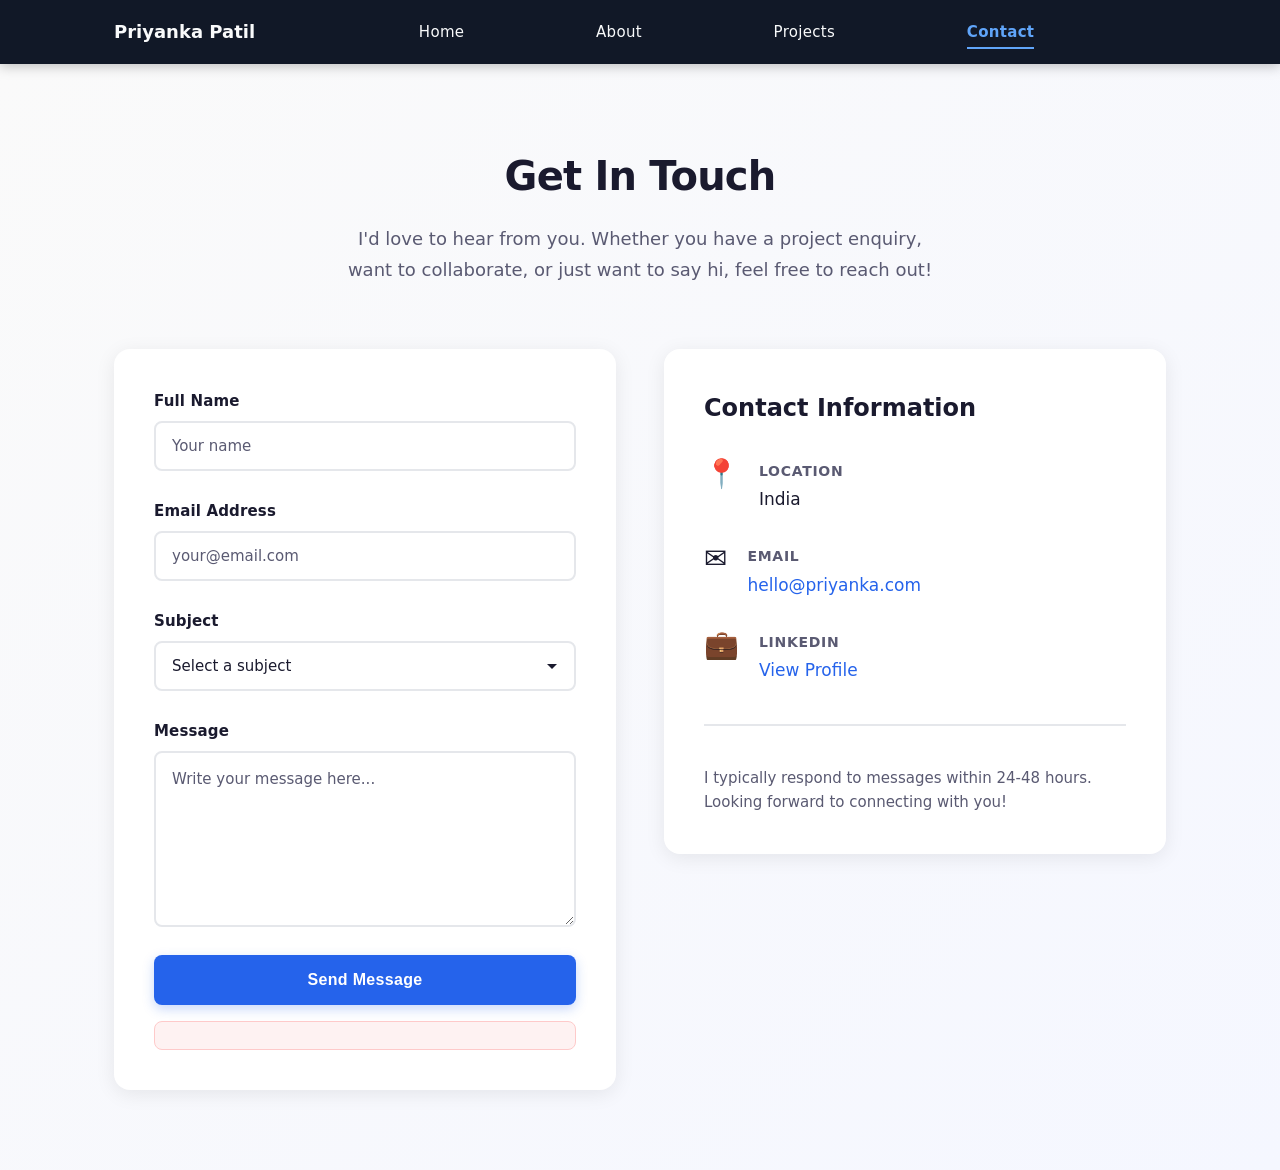
==== contact.html @ 4213265d "Initial commit: Jordan Rivera portfolio website" ====
<!DOCTYPE html>
<html lang="en">
<head>
  <meta charset="UTF-8">
  <meta name="viewport" content="width=device-width, initial-scale=1.0">
  <meta name="description" content="Contact Priyanka Patil — Get in touch for project enquiries, collaboration, or just to say hi.">
  <title>Contact | Priyanka Patil</title>
  <link rel="stylesheet" href="css/styles.css">
  <link rel="stylesheet" href="css/contact.css">
</head>
<body>
  <header class="site-header">
    <nav class="nav" aria-label="Main navigation">
      <a href="index.html" class="nav__logo">Priyanka Patil</a>
      <button class="nav__toggle" aria-label="Toggle menu" aria-expanded="false">
        <span></span>
        <span></span>
        <span></span>
      </button>
      <ul class="nav__links">
        <li><a href="index.html#home" class="nav__link">Home</a></li>
        <li><a href="index.html#about" class="nav__link">About</a></li>
        <li><a href="index.html#projects" class="nav__link">Projects</a></li>
        <li><a href="contact.html" class="nav__link active">Contact</a></li>
      </ul>
    </nav>
  </header>

  <main>
    <section class="contact-section">
      <div class="container">
        <div class="contact-header">
          <h1 class="contact-title">Get In Touch</h1>
          <p class="contact-subtitle">I'd love to hear from you. Whether you have a project enquiry, want to collaborate, or just want to say hi, feel free to reach out!</p>
        </div>

        <div class="contact-container">
          <!-- Contact Form -->
          <div class="contact-form-wrapper">
            <form class="contact-form" id="contactForm">
              <div class="form-group">
                <label for="fullName" class="form-label">Full Name</label>
                <input 
                  type="text" 
                  id="fullName" 
                  name="fullName" 
                  class="form-input" 
                  placeholder="Your name"
                  required
                  aria-label="Full Name"
                >
              </div>

              <div class="form-group">
                <label for="email" class="form-label">Email Address</label>
                <input 
                  type="email" 
                  id="email" 
                  name="email" 
                  class="form-input" 
                  placeholder="your@email.com"
                  required
                  aria-label="Email Address"
                >
              </div>

              <div class="form-group">
                <label for="subject" class="form-label">Subject</label>
                <select id="subject" name="subject" class="form-select" required aria-label="Subject">
                  <option value="">Select a subject</option>
                  <option value="project">Project Enquiry</option>
                  <option value="collaboration">Collaboration</option>
                  <option value="hello">Just Saying Hi</option>
                  <option value="other">Other</option>
                </select>
              </div>

              <div class="form-group">
                <label for="message" class="form-label">Message</label>
                <textarea 
                  id="message" 
                  name="message" 
                  class="form-textarea" 
                  placeholder="Write your message here..."
                  rows="6"
                  required
                  aria-label="Message"
                ></textarea>
              </div>

              <button type="submit" class="btn btn--submit" id="submitButton">
                <span class="btn__text">Send Message</span>
                <span class="spinner spinner--hidden" id="formSpinner" aria-hidden="true"></span>
              </button>

              <!-- Error Message -->
              <div class="error-message" id="errorMessage" role="alert" aria-live="assertive" hidden></div>

              <!-- Success Message -->
              <div class="success-message" id="successMessage">
                <div class="success-message__content">
                  <span class="success-message__icon">✓</span>
                  <p class="success-message__text">Thank you! Your message has been sent successfully. I'll get back to you soon.</p>
                </div>
              </div>
            </form>
          </div>

          <!-- Contact Information -->
          <aside class="contact-info">
            <div class="info-card">
              <h2 class="info-title">Contact Information</h2>

              <div class="info-item">
                <div class="info-item__icon">📍</div>
                <div class="info-item__content">
                  <h3 class="info-item__label">Location</h3>
                  <p class="info-item__text">India</p>
                </div>
              </div>

              <div class="info-item">
                <div class="info-item__icon">✉️</div>
                <div class="info-item__content">
                  <h3 class="info-item__label">Email</h3>
                  <a href="mailto:hello@priyanka.com" class="info-item__link">hello@priyanka.com</a>
                </div>
              </div>

              <div class="info-item">
                <div class="info-item__icon">💼</div>
                <div class="info-item__content">
                  <h3 class="info-item__label">LinkedIn</h3>
                  <a href="https://linkedin.com/in/priyanka-patil" target="_blank" rel="noopener noreferrer" class="info-item__link">View Profile</a>
                </div>
              </div>

              <div class="info-divider"></div>

              <p class="info-description">
                I typically respond to messages within 24-48 hours. Looking forward to connecting with you!
              </p>
            </div>
          </aside>
        </div>
      </div>
    </section>
  </main>

  <script type="module" src="js/contact.js"></script>
</body>
</html>
---- css/styles.css ----
/* ========================================
   Priyanka Patil — Portfolio Styles
   ======================================== */

:root {
  --color-bg: #fafafa;
  --color-surface: #ffffff;
  --color-text: #1a1a2e;
  --color-text-muted: #5a5a72;
  --color-primary: #2563eb;
  --color-primary-hover: #1d4ed8;
  --color-border: #e5e7eb;
  --color-nav-bg: #111827;
  --color-nav-text: #f9fafb;
  --color-nav-muted: #9ca3af;
  --color-nav-active: #60a5fa;
  --font-sans: "Segoe UI", system-ui, -apple-system, sans-serif;
  --max-width: 1100px;
  --header-height: 4rem;
}

*,
*::before,
*::after {
  box-sizing: border-box;
  margin: 0;
  padding: 0;
}

html {
  scroll-behavior: smooth;
}

body {
  font-family: var(--font-sans);
  font-size: 1rem;
  line-height: 1.6;
  color: var(--color-text);
  background-color: var(--color-bg);
}

.container {
  width: 100%;
  max-width: var(--max-width);
  margin: 0 auto;
  padding: 0 1.5rem;
}

/* Header & Navigation */
.site-header {
  position: sticky;
  top: 0;
  z-index: 100;
  background: var(--color-nav-bg);
  box-shadow: 0 2px 12px rgba(0, 0, 0, 0.25);
}

.nav {
  display: flex;
  align-items: center;
  max-width: var(--max-width);
  margin: 0 auto;
  padding: 0 1.5rem;
  height: var(--header-height);
  gap: 2rem;
}

.nav__logo {
  font-weight: 700;
  font-size: 1.125rem;
  color: var(--color-nav-text);
  text-decoration: none;
  white-space: nowrap;
  transition: color 0.2s ease;
}

.nav__logo:hover {
  color: var(--color-nav-active);
}

.nav__links {
  display: flex;
  flex: 1;
  justify-content: space-evenly;
  align-items: center;
  list-style: none;
}

.nav__link {
  color: var(--color-nav-text);
  text-decoration: none;
  font-size: 0.9375rem;
  font-weight: 500;
  letter-spacing: 0.02em;
  padding: 0.5rem 0;
  position: relative;
  transition: color 0.2s ease;
}

.nav__link::after {
  content: "";
  position: absolute;
  left: 0;
  bottom: 0;
  width: 100%;
  height: 2px;
  background: var(--color-nav-active);
  transform: scaleX(0);
  transition: transform 0.2s ease;
}

.nav__link:hover {
  color: var(--color-nav-active);
}

.nav__link.active {
  color: var(--color-nav-active);
  font-weight: 600;
}

.nav__link.active::after {
  transform: scaleX(1);
}

.nav__toggle {
  display: none;
  flex-direction: column;
  gap: 5px;
  background: none;
  border: none;
  cursor: pointer;
  padding: 0.25rem;
}

.nav__toggle span {
  display: block;
  width: 22px;
  height: 2px;
  background: var(--color-nav-text);
  transition: transform 0.2s ease, opacity 0.2s ease;
}

/* Hero */
.hero {
  display: flex;
  align-items: center;
  justify-content: center;
  min-height: calc(100vh - var(--header-height));
  padding: 3rem 1.5rem;
  background: linear-gradient(135deg, #1e40af 0%, #5b21b6 45%, #7c3aed 100%);
  color: #ffffff;
  text-align: center;
  position: relative;
  overflow: hidden;
}

.hero::before {
  content: "";
  position: absolute;
  inset: 0;
  background:
    radial-gradient(circle at 20% 80%, rgba(96, 165, 250, 0.35) 0%, transparent 50%),
    radial-gradient(circle at 80% 20%, rgba(167, 139, 250, 0.3) 0%, transparent 50%);
  pointer-events: none;
}

.hero__content {
  position: relative;
  z-index: 1;
  max-width: 48rem;
  display: flex;
  flex-direction: column;
  align-items: center;
  justify-content: center;
}

.hero__title {
  font-size: clamp(2.5rem, 6vw, 4rem);
  font-weight: 800;
  line-height: 1.2;
  margin-bottom: 1.25rem;
  color: #ffffff;
  letter-spacing: -0.02em;
}

.hero__role {
  display: block;
  font-weight: 600;
  background: linear-gradient(90deg, #bfdbfe, #ddd6fe);
  -webkit-background-clip: text;
  background-clip: text;
  -webkit-text-fill-color: transparent;
  margin-top: 0.25rem;
}

.hero__subtitle {
  font-size: clamp(1.125rem, 2.5vw, 1.375rem);
  color: rgba(255, 255, 255, 0.9);
  max-width: 32rem;
  margin-bottom: 2.5rem;
  line-height: 1.7;
}

.btn--hero {
  background: rgba(255, 255, 255, 0.08);
  color: #ffffff;
  padding: 0.875rem 2rem;
  font-size: 1rem;
  border-radius: 2rem;
  border: 1px solid rgba(255, 255, 255, 0.18);
  box-shadow: 0 6px 20px rgba(0, 0, 0, 0.18);
  transition: transform 0.2s ease, box-shadow 0.2s ease, background-color 0.2s ease, border-color 0.2s ease;
}

.btn--hero:hover {
  background: rgba(255, 255, 255, 0.12);
  transform: translateY(-3px);
  box-shadow: 0 10px 30px rgba(0, 0, 0, 0.22);
}

/* Buttons */
.btn {
  display: inline-block;
  padding: 0.75rem 1.5rem;
  font-size: 0.9375rem;
  font-weight: 600;
  text-decoration: none;
  border-radius: 0.5rem;
  transition: background-color 0.2s ease, color 0.2s ease;
}

.btn--primary {
  background: var(--color-primary);
  color: #fff;
}

.btn--primary:hover {
  background: var(--color-primary-hover);
}

.btn--secondary {
  background: transparent;
  color: var(--color-primary);
  border: 2px solid var(--color-primary);
}

.btn--secondary:hover {
  background: var(--color-primary);
  color: #fff;
}

/* Sections */
.section {
  padding: 4rem 0;
}

.section--alt {
  background: var(--color-surface);
}

.section--skills {
  background: #f4f6f8;
}

.skills-grid {
  display: grid;
  gap: 1.5rem;
  grid-template-columns: repeat(auto-fit, minmax(220px, 1fr));
  margin-top: 2.25rem;
}

.skill-card {
  background: #ffffff;
  border: 1px solid rgba(15, 23, 42, 0.08);
  border-radius: 1rem;
  padding: 1.75rem;
  box-shadow: 0 12px 30px rgba(15, 23, 42, 0.06);
  transition: transform 0.25s ease, box-shadow 0.25s ease, border-color 0.25s ease;
}

.skill-card:hover {
  transform: translateY(-6px);
  box-shadow: 0 18px 40px rgba(15, 23, 42, 0.1);
  border-color: rgba(37, 99, 235, 0.15);
}

.skill-card__icon {
  font-size: 2rem;
  margin-bottom: 1rem;
}

.skill-card h3 {
  font-size: 1.125rem;
  margin-bottom: 0.75rem;
  color: var(--color-text);
}

.skill-card p {
  color: var(--color-text-muted);
  line-height: 1.7;
}

.section__title {
  font-size: 1.75rem;
  font-weight: 700;
  margin-bottom: 1.25rem;
}

.section__text {
  color: var(--color-text-muted);
  max-width: 42rem;
}

/* Project & Contact Layout */
.project-list {
  display: grid;
  gap: 1.5rem;
  margin-top: 2rem;
}

.project-item {
  background: #ffffff;
  border: 1px solid rgba(15, 23, 42, 0.08);
  border-radius: 1rem;
  padding: 1.5rem;
}

.project-item h3 {
  margin-bottom: 0.75rem;
  font-size: 1.125rem;
}

.contact-buttons {
  display: flex;
  flex-wrap: wrap;
  gap: 1rem;
  margin-top: 1.5rem;
}

.site-footer {
  padding: 2rem 0;
  border-top: 1px solid var(--color-border);
  text-align: center;
  font-size: 0.875rem;
  color: var(--color-text-muted);
}

/* Mobile Navigation */
@media (max-width: 768px) {
  .nav__toggle {
    display: flex;
  }

  .nav__links {
    display: none;
    position: absolute;
    top: var(--header-height);
    left: 0;
    right: 0;
    flex-direction: column;
    gap: 0;
    flex: unset;
    justify-content: flex-start;
    background: var(--color-nav-bg);
    border-bottom: 1px solid rgba(255, 255, 255, 0.1);
    padding: 0.5rem 0 1rem;
    box-shadow: 0 8px 16px rgba(0, 0, 0, 0.2);
  }

  .nav__links.is-open {
    display: flex;
  }

  .nav__links li {
    width: 100%;
    text-align: center;
  }

  .nav__links li .nav__link {
    display: block;
    padding: 0.875rem 1.5rem;
  }

  .nav__links li .nav__link::after {
    display: none;
  }

  .nav__links li .nav__link.active {
    background: rgba(96, 165, 250, 0.15);
  }

  .nav {
    position: relative;
  }
}
---- css/contact.css ----
/* ========================================
   Contact Page Styles
   ======================================== */

.contact-section {
  padding: 5rem 0;
  background: linear-gradient(135deg, #fafafa 0%, #f5f7ff 100%);
  min-height: calc(100vh - 4rem);
}

.contact-header {
  text-align: center;
  margin-bottom: 4rem;
}

.contact-title {
  font-size: 2.5rem;
  font-weight: 700;
  color: var(--color-text);
  margin-bottom: 1rem;
  letter-spacing: -0.02em;
}

.contact-subtitle {
  font-size: 1.125rem;
  color: var(--color-text-muted);
  max-width: 600px;
  margin: 0 auto;
  line-height: 1.7;
}

.contact-container {
  display: grid;
  grid-template-columns: 1fr 1fr;
  gap: 3rem;
  align-items: start;
}

/* Form Styles */
.contact-form-wrapper {
  background: var(--color-surface);
  padding: 2.5rem;
  border-radius: 1rem;
  box-shadow: 0 4px 20px rgba(0, 0, 0, 0.08);
}

.form-group {
  margin-bottom: 1.75rem;
  display: flex;
  flex-direction: column;
}

.form-label {
  font-weight: 600;
  color: var(--color-text);
  margin-bottom: 0.5rem;
  font-size: 0.9375rem;
  letter-spacing: 0.01em;
}

.form-input,
.form-select,
.form-textarea {
  padding: 0.875rem 1rem;
  font-size: 0.9375rem;
  font-family: inherit;
  border: 2px solid var(--color-border);
  border-radius: 0.5rem;
  background: var(--color-surface);
  color: var(--color-text);
  transition: all 0.2s ease;
  appearance: none;
}

.form-input:focus,
.form-select:focus,
.form-textarea:focus {
  outline: none;
  border-color: var(--color-primary);
  box-shadow: 0 0 0 3px rgba(37, 99, 235, 0.1);
  background-color: rgba(37, 99, 235, 0.02);
}

.form-input::placeholder,
.form-textarea::placeholder {
  color: var(--color-text-muted);
}

.form-textarea {
  resize: vertical;
  min-height: 150px;
  line-height: 1.6;
}

.form-select {
  cursor: pointer;
  background-image: url("data:image/svg+xml,%3Csvg xmlns='http://www.w3.org/2000/svg' width='12' height='12' viewBox='0 0 12 12'%3E%3Cpath fill='%231a1a2e' d='M6 9L1 4h10z'/%3E%3C/svg%3E");
  background-repeat: no-repeat;
  background-position: right 1rem center;
  padding-right: 2.5rem;
}

/* Submit Button */
.btn--submit {
  width: 100%;
  padding: 1rem;
  font-size: 1rem;
  font-weight: 600;
  background: var(--color-primary);
  color: #fff;
  border: none;
  border-radius: 0.5rem;
  cursor: pointer;
  transition: all 0.2s ease;
  letter-spacing: 0.02em;
  box-shadow: 0 4px 12px rgba(37, 99, 235, 0.25);
}

.btn--submit:hover {
  background: var(--color-primary-hover);
  transform: translateY(-2px);
  box-shadow: 0 6px 16px rgba(37, 99, 235, 0.35);
}

.btn--submit:active {
  transform: translateY(0);
}

.btn--submit:disabled {
  opacity: 0.7;
  cursor: not-allowed;
  transform: none;
}

/* Success Message */
.success-message {
  display: none;
  margin-top: 1.5rem;
  padding: 1.25rem;
  background: #d1fae5;
  border: 2px solid #10b981;
  border-radius: 0.5rem;
  animation: slideDown 0.3s ease;
}

.success-message.show {
  display: block;
}

.success-message__content {
  display: flex;
  align-items: flex-start;
  gap: 1rem;
}

.success-message__icon {
  display: inline-flex;
  align-items: center;
  justify-content: center;
  width: 24px;
  height: 24px;
  background: #10b981;
  color: white;
  border-radius: 50%;
  font-size: 0.875rem;
  font-weight: bold;
  flex-shrink: 0;
}

.success-message__text {
  color: #065f46;
  font-size: 0.9375rem;
  line-height: 1.5;
  margin: 0;
}

/* Loading Spinner (used inside submit button) */
.spinner {
  display: inline-block;
  width: 18px;
  height: 18px;
  border: 2px solid rgba(255,255,255,0.6);
  border-top-color: rgba(255,255,255,1);
  border-radius: 50%;
  vertical-align: middle;
  margin-left: 0.6rem;
  box-sizing: border-box;
  animation: spin 1s linear infinite;
}

.spinner--hidden {
  display: none !important;
}

@keyframes spin {
  to { transform: rotate(360deg); }
}

/* Error message */
.error-message {
  display: block;
  margin-top: 1rem;
  padding: 0.85rem 1rem;
  background: #fef2f2;
  border: 1px solid #fecaca;
  color: #991b1b;
  border-radius: 0.5rem;
  font-size: 0.9375rem;
}

/* Error Styles */
.form-input--error {
  border-color: #ef4444 !important;
  box-shadow: 0 0 0 3px rgba(239, 68, 68, 0.1) !important;
}

.form-input--error::placeholder {
  color: #ef4444;
}

/* Contact Info Sidebar */
.contact-info {
  background: var(--color-surface);
  padding: 2.5rem;
  border-radius: 1rem;
  box-shadow: 0 4px 20px rgba(0, 0, 0, 0.08);
  height: fit-content;
  position: sticky;
  top: 5rem;
}

.info-card {
  display: flex;
  flex-direction: column;
  gap: 2rem;
}

.info-title {
  font-size: 1.5rem;
  font-weight: 700;
  color: var(--color-text);
  margin: 0;
}

.info-item {
  display: flex;
  gap: 1.25rem;
  align-items: flex-start;
}

.info-item__icon {
  font-size: 1.75rem;
  flex-shrink: 0;
  line-height: 1;
}

.info-item__content {
  flex: 1;
  display: flex;
  flex-direction: column;
  gap: 0.25rem;
}

.info-item__label {
  font-size: 0.875rem;
  font-weight: 600;
  color: var(--color-text-muted);
  text-transform: uppercase;
  letter-spacing: 0.05em;
  margin: 0;
}

.info-item__text {
  font-size: 1.0625rem;
  color: var(--color-text);
  margin: 0;
}

.info-item__link {
  font-size: 1.0625rem;
  color: var(--color-primary);
  text-decoration: none;
  font-weight: 500;
  transition: color 0.2s ease, text-decoration 0.2s ease;
}

.info-item__link:hover {
  color: var(--color-primary-hover);
  text-decoration: underline;
}

.info-divider {
  height: 2px;
  background: var(--color-border);
  margin: 0.5rem 0;
}

.info-description {
  font-size: 0.9375rem;
  color: var(--color-text-muted);
  line-height: 1.6;
  margin: 0;
}

/* Animations */
@keyframes slideDown {
  from {
    opacity: 0;
    transform: translateY(-10px);
  }
  to {
    opacity: 1;
    transform: translateY(0);
  }
}

/* Responsive Design */
@media (max-width: 768px) {
  .contact-section {
    padding: 2.5rem 0;
  }

  .contact-title {
    font-size: 2rem;
  }

  .contact-container {
    grid-template-columns: 1fr;
    gap: 2rem;
  }

  .contact-info {
    position: static;
    top: auto;
  }

  .contact-form-wrapper,
  .contact-info {
    padding: 1.5rem;
  }

  .form-group {
    margin-bottom: 1.25rem;
  }
}

@media (max-width: 480px) {
  .contact-title {
    font-size: 1.75rem;
  }

  .contact-subtitle {
    font-size: 1rem;
  }

  .contact-form-wrapper,
  .contact-info {
    padding: 1rem;
  }

  .form-input,
  .form-select,
  .form-textarea,
  .btn--submit {
    font-size: 16px;
  }

  .contact-header {
    margin-bottom: 2rem;
  }
}
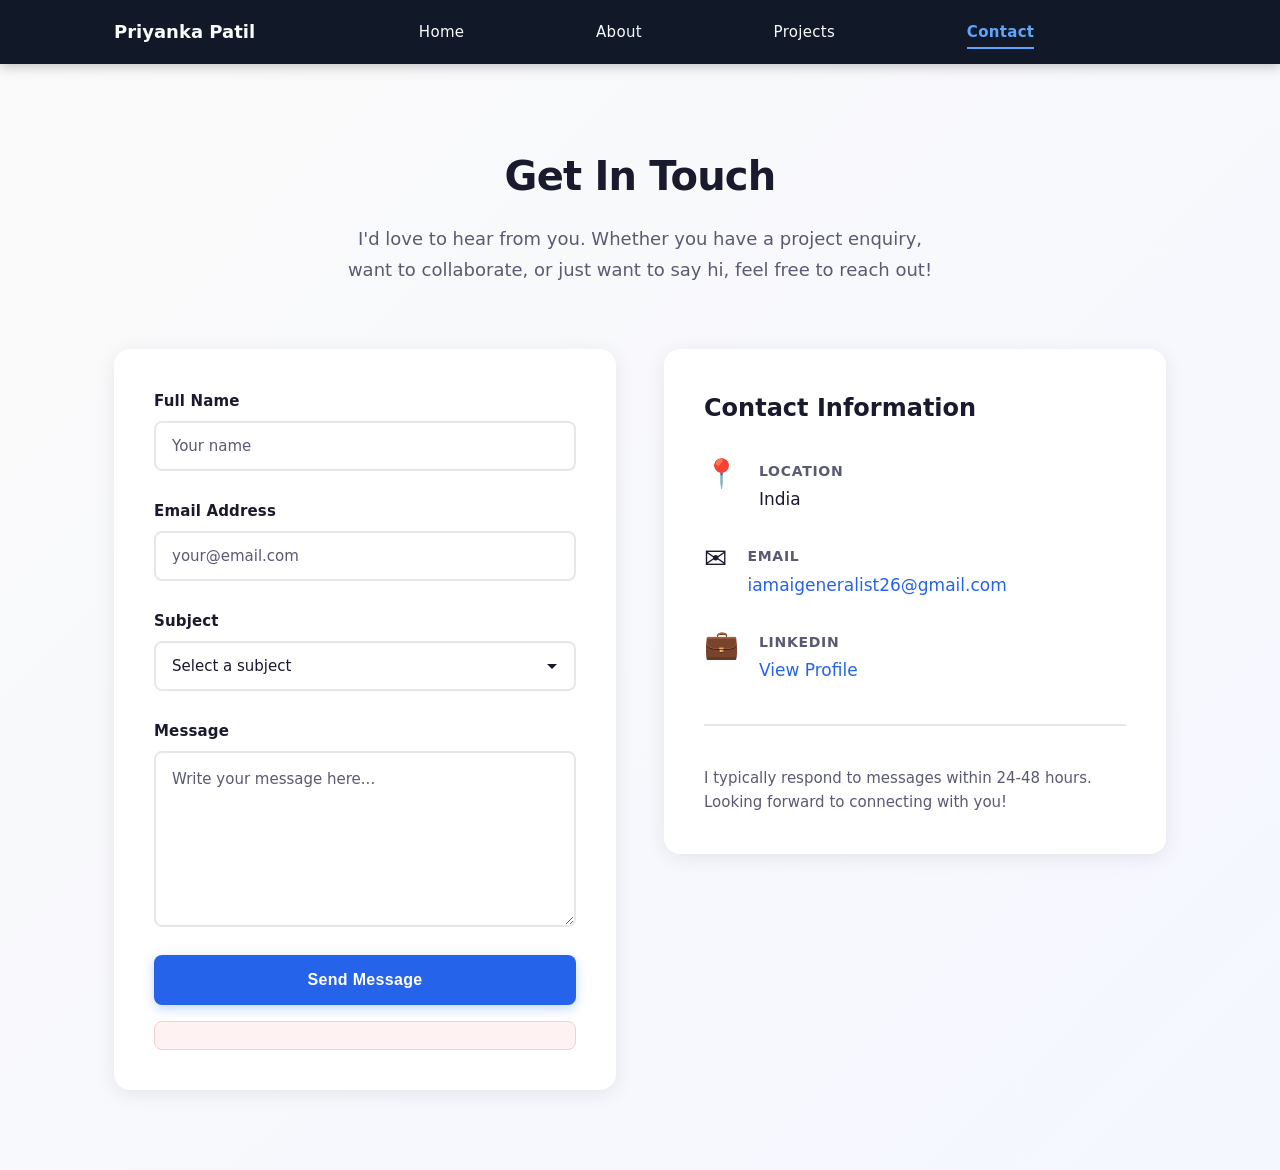
==== commit 54b3a3a5: "Update index.html content and projects; refine contact.html" ====
--- a/contact.html
+++ b/contact.html
@@ -123,7 +123,7 @@
                 <div class="info-item__icon">✉️</div>
                 <div class="info-item__content">
                   <h3 class="info-item__label">Email</h3>
-                  <a href="mailto:hello@priyanka.com" class="info-item__link">hello@priyanka.com</a>
+                  <a href="mailto:iamaigeneralist26@gmail.com" class="info-item__link">iamaigeneralist26@gmail.com</a>
                 </div>
               </div>
 
@@ -131,7 +131,7 @@
                 <div class="info-item__icon">💼</div>
                 <div class="info-item__content">
                   <h3 class="info-item__label">LinkedIn</h3>
-                  <a href="https://linkedin.com/in/priyanka-patil" target="_blank" rel="noopener noreferrer" class="info-item__link">View Profile</a>
+                  <a href="https://www.linkedin.com/in/priyanka-patil-1a7207212/" target="_blank" rel="noopener noreferrer" class="info-item__link">View Profile</a>
                 </div>
               </div>
 
